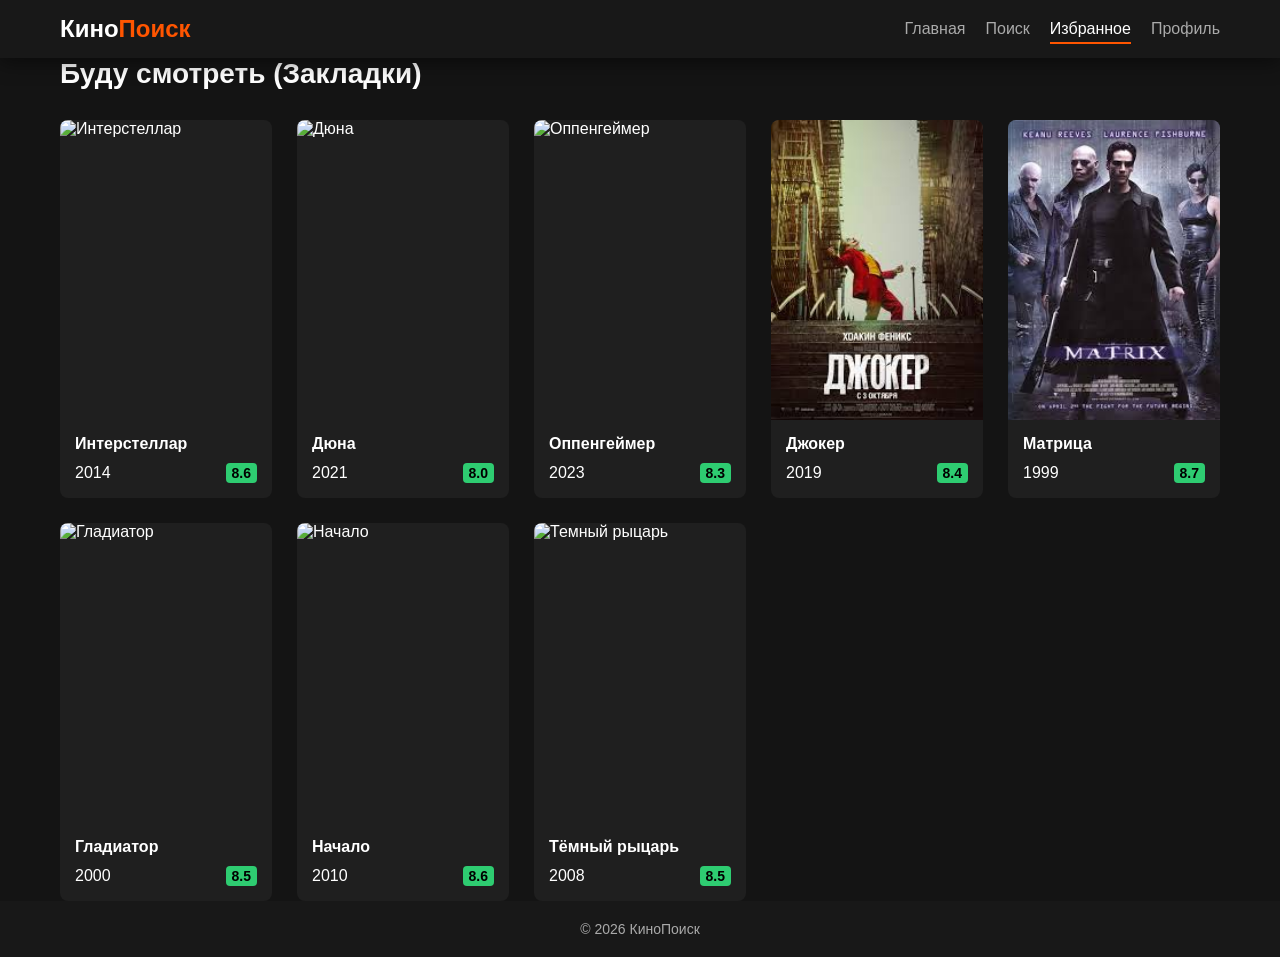
==== favorites.html @ 390a9f10 "first commit" ====
<!DOCTYPE html>
<html lang="ru">
<head>
    <meta charset="UTF-8"><link rel="stylesheet" href="style.css"><title>Мое Избранное</title>
</head>
<body>
    <header class="header">
        <div class="container header__container">
            <a href="index.html" class="logo">Кино<span>Поиск</span></a>
            <nav><ul class="nav-list">
                <li><a href="index.html" class="nav-link">Главная</a></li>
                <li><a href="search.html" class="nav-link">Поиск</a></li>
                <li><a href="favorites.html" class="nav-link active">Избранное</a></li>
                <li><a href="profile.html" class="nav-link">Профиль</a></li>
                
            </ul></nav>
        </div>
    </header>
    <main class="container">
        <h1 class="page-title">Буду смотреть (Закладки)</h1>
        <div class="movies-grid">
        <a href="movie.html?id=interstellar" class="movie-link">
            <div class="movie-card">
                <img src="https://encrypted-tbn0.gstatic.com/images?q=tbn:ANd9GcT6vZGiEJD4-jlM4GVfc1gwA2-UnTdE8NDwqmJ8obekeA&s=10" class="movie-img" alt="Интерстеллар">
                <div class="movie-info">
                    <h3 class="movie-title">Интерстеллар</h3>
                    <div class="movie-meta"><span>2014</span><span class="movie-rating rate-high">8.6</span></div>
                </div>
            </div>
        </a>
        <a href="movie.html?id=dune" class="movie-link">
        <div class="movie-card">
            <img src="https://encrypted-tbn0.gstatic.com/images?q=tbn:ANd9GcRlvSnkxbXR1eap_Q3717u7TnktJrg-A1TodGfUJ8Ri3Q&s=10" class="movie-img" alt="Дюна">
            <div class="movie-info">
                <h3 class="movie-title">Дюна</h3>
                <div class="movie-meta"><span>2021</span><span class="movie-rating rate-high">8.0</span></div>
            </div>
        </div>
    </a>

    <a href="movie.html?id=oppenheimer" class="movie-link">
        <div class="movie-card">
            <img src="https://encrypted-tbn0.gstatic.com/images?q=tbn:ANd9GcTodTr_-BAGiWyiBHsXaHjAhISdLTWTXjRImwBycOlXkQ&s=10" class="movie-img" alt="Оппенгеймер">
            <div class="movie-info">
                <h3 class="movie-title">Оппенгеймер</h3>
                <div class="movie-meta"><span>2023</span><span class="movie-rating rate-high">8.3</span></div>
            </div>
        </div>
    </a>

    <a href="movie.html?id=joker" class="movie-link">
        <div class="movie-card">
            <img src="[data-uri]" class="movie-img" alt="Джокер">
            <div class="movie-info">
                <h3 class="movie-title">Джокер</h3>
                <div class="movie-meta"><span>2019</span><span class="movie-rating rate-high">8.4</span></div>
            </div>
        </div>
    </a>


    <a href="movie.html?id=matrix" class="movie-link">
        <div class="movie-card">
            <img src="[data-uri]" class="movie-img" alt="Матрица">
            <div class="movie-info">
                <h3 class="movie-title">Матрица</h3>
                <div class="movie-meta"><span>1999</span><span class="movie-rating rate-high">8.7</span></div>
            </div>
        </div>
    </a>

        <a href="movie.html?id=gladiator" class="movie-link">
        <div class="movie-card">
            <img src="https://encrypted-tbn0.gstatic.com/images?q=tbn:ANd9GcQAwtxbX3gKsJGB_tw9renShepc52FstdRMLMW_-g8wnQ&s=10" class="movie-img" alt="Гладиатор">
            <div class="movie-info">
                <h3 class="movie-title">Гладиатор</h3>
                <div class="movie-meta"><span>2000</span><span class="movie-rating rate-high">8.5</span></div>
            </div>
        </div>
    </a>

    <a href="movie.html?id=inception" class="movie-link">
        <div class="movie-card">
            <img src="https://encrypted-tbn0.gstatic.com/images?q=tbn:ANd9GcQS7uqkcSg5ddTIlT1ypDxbaA8fZXcGX8fsWD3Y4RjtMA&s=10" class="movie-img" alt="Начало">
            <div class="movie-info">
                <h3 class="movie-title">Начало</h3>
                <div class="movie-meta"><span>2010</span><span class="movie-rating rate-high">8.6</span></div>
            </div>
        </div>
    </a>

    <a href="movie.html?id=dark_knight" class="movie-link">
        <div class="movie-card">
            <img src="https://encrypted-tbn0.gstatic.com/images?q=tbn:ANd9GcQfzO7VLPFW7HIqIx7RwnHAfySx_cGoGmoaEVlE1vxzTA&s=10" class="movie-img" alt="Темный рыцарь">
            <div class="movie-info">
                <h3 class="movie-title">Тёмный рыцарь</h3>
                <div class="movie-meta"><span>2008</span><span class="movie-rating rate-high">8.5</span></div>
            </div>
        </div>
    </a>        

        </div>
    </main>
    <footer class="footer"><p>&copy; 2026 КиноПоиск </p></footer>
    
</body>
</html>
---- style.css ----
:root {
    --bg-main: #141414;
    --bg-card: #1f1f1f;
    --bg-header: #181818;
    --primary: #f50;
    --primary-hover: #e44d00;
    --text-white: #ffffff;
    --text-gray: #aaaaaa;
    --green: #2ecc71;
    --orange: #f1c40f;
    --red: #e74c3c;
}

* { box-sizing: border-box; margin: 0; padding: 0; font-family: 'Segoe UI', sans-serif; }
body { background-color: var(--bg-main); color: var(--text-white); display: flex; flex-direction: column; min-height: 100vh; }
.container { max-width: 1200px; margin: 0 auto; padding: 0 20px; width: 100%; }


.header { background-color: var(--bg-header); position: sticky; top: 0; z-index: 1000; padding: 15px 0; box-shadow: 0 4px 20px rgba(0,0,0,0.5); }
.header__container { display: flex; justify-content: space-between; align-items: center; gap: 20px; }
.logo { font-size: 24px; font-weight: bold; color: var(--text-white); text-decoration: none; }
.logo span { color: var(--primary); }
.nav-list { display: flex; list-style: none; gap: 20px; }
.nav-link { color: var(--text-gray); text-decoration: none; font-weight: 500; transition: color 0.2s; padding-bottom: 5px; }
.nav-link:hover, .nav-link.active { color: var(--text-white); border-bottom: 2px solid var(--primary); }

.promo-banner {
    background: linear-gradient(90deg, rgba(20,20,20,1) 0%, rgba(20,20,20,0.85) 45%, rgba(20,20,20,0.2) 100%), 
                url('https://avatars.mds.yandex.net/get-ott/200035/2a0000019ed56299789536117d56b282d059/orig');
    background-size: cover; background-position: 65% center; background-repeat: no-repeat;
    min-height: 380px; display: flex; align-items: center; padding: 50px 0; border-bottom: 1px solid #333;
}
.promo-banner__container { display: flex; flex-direction: column; align-items: flex-start; gap: 15px; }
.ad-badge { background-color: rgba(255, 255, 255, 0.2); font-size: 11px; padding: 2px 7px; border-radius: 3px; text-transform: uppercase; color: var(--text-gray); }
.promo-title { font-size: 34px; font-weight: 800; text-shadow: 0 2px 10px rgba(0,0,0,0.9); }
.promo-text { max-width: 500px; font-size: 15px; color: #ccc; }


.btn { background-color: var(--primary); color: white; border: none; padding: 10px 20px; border-radius: 4px; cursor: pointer; font-weight: 600; transition: background 0.2s; text-decoration: none; text-align: center; display: inline-block; }
.btn:hover { background-color: var(--primary-hover); }
.input-field { background-color: #333; border: 1px solid #444; color: white; padding: 10px 15px; border-radius: 4px; outline: none; font-size: 16px; }
.input-field:focus { border-color: var(--primary); }


main { flex: 1; padding: 40px 0; }
.page-title { margin-bottom: 30px; font-size: 28px; }
.movies-grid { display: grid; grid-template-columns: repeat(auto-fill, minmax(200px, 1fr)); gap: 25px; }
.movie-link { text-decoration: none; color: inherit; }
.movie-card { background-color: var(--bg-card); border-radius: 8px; overflow: hidden; transition: transform 0.3s; display: flex; flex-direction: column; height: 100%; }
.movie-card:hover { transform: translateY(-5px); }
.movie-img { width: 100%; height: 300px; object-fit: cover; }
.movie-info { padding: 15px; flex: 1; display: flex; flex-direction: column; justify-content: space-between; }
.movie-title { font-size: 16px; margin-bottom: 10px; white-space: nowrap; overflow: hidden; text-overflow: ellipsis; }
.movie-meta { display: flex; justify-content: space-between; align-items: center; }
.movie-rating { padding: 2px 6px; border-radius: 4px; font-weight: bold; font-size: 14px; }
.rate-high { background-color: var(--green); color: black; }

.movie-card.inline-ad-card { background: linear-gradient(135deg, #1e1136 0%, #0d0d0d 100%); border: 1px solid #7928ca; padding: 20px; justify-content: space-between; text-align: center; }
.inline-ad-badge { background-color: #7928ca; color: #fff; font-size: 10px; padding: 3px 8px; border-radius: 20px; font-weight: bold; align-self: flex-start; }
.inline-ad-title { font-size: 18px; font-weight: bold; margin-top: 15px; color: white; }
.inline-ad-text { font-size: 13px; color: #b3b3b3; margin: 10px 0; }
.inline-ad-btn { background: linear-gradient(90deg, #7928ca 0%, #ff007a 100%); width: 100%; padding: 10px; font-size: 12px; }


.movie-details { display: flex; gap: 40px; margin-top: 20px; }
.details-poster { width: 300px; border-radius: 8px; }
.details-info p { margin: 12px 0; font-size: 16px; color: #ccc; }

.modal { display: none; position: fixed; top:0; left:0; width:100%; height:100%; background: rgba(0,0,0,0.85); z-index: 2000; justify-content: center; align-items: center; }
.modal-content { background: #222; padding: 30px; border-radius: 8px; width: 90%; max-width: 700px; position: relative; }
.modal-close { position: absolute; top: 10px; right: 15px; font-size: 30px; cursor: pointer; color: var(--text-gray); }
.modal-close:hover { color: white; }

.profile-form { display: flex; flex-direction: column; gap: 15px; }
.footer { background-color: var(--bg-header); text-align: center; padding: 20px 0; color: var(--text-gray); margin-top: auto; font-size: 14px; }

@media (max-width: 768px) {
    .header__container { flex-direction: column; }
    .movie-details { flex-direction: column; align-items: center; }
    .details-poster { width: 100%; max-width: 260px; }
}

.movie-desc {
            font-size: 12px;
            color: var(--text-gray);
            margin-top: 8px;
            line-height: 1.4;
            display: -webkit-box;
            -webkit-line-claim: 3; /* Ограничиваем текст тремя строчками, чтобы сетка была ровной */
            -webkit-box-orient: vertical;
            overflow: hidden;
        }
        .movie-info {
            display: flex;
            flex-direction: column;
            justify-content: space-between;
            height: 100%;
        }
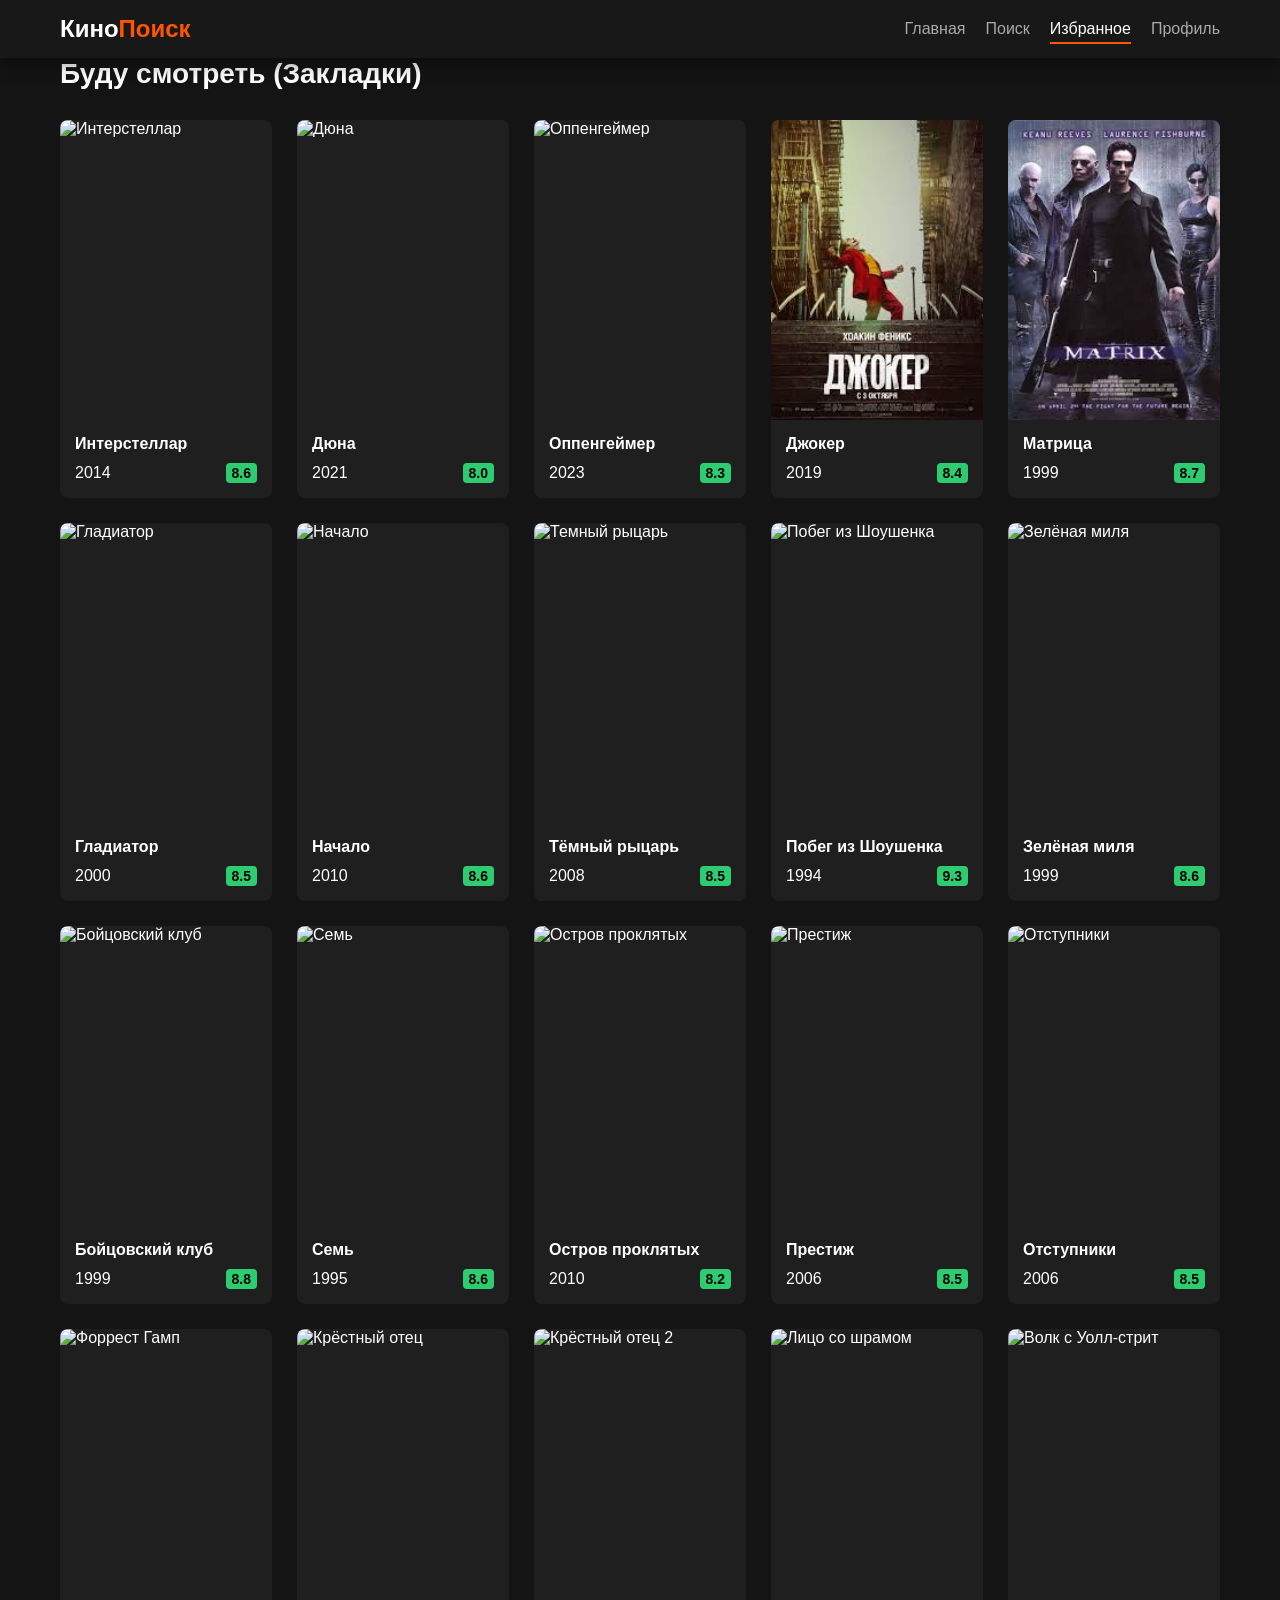
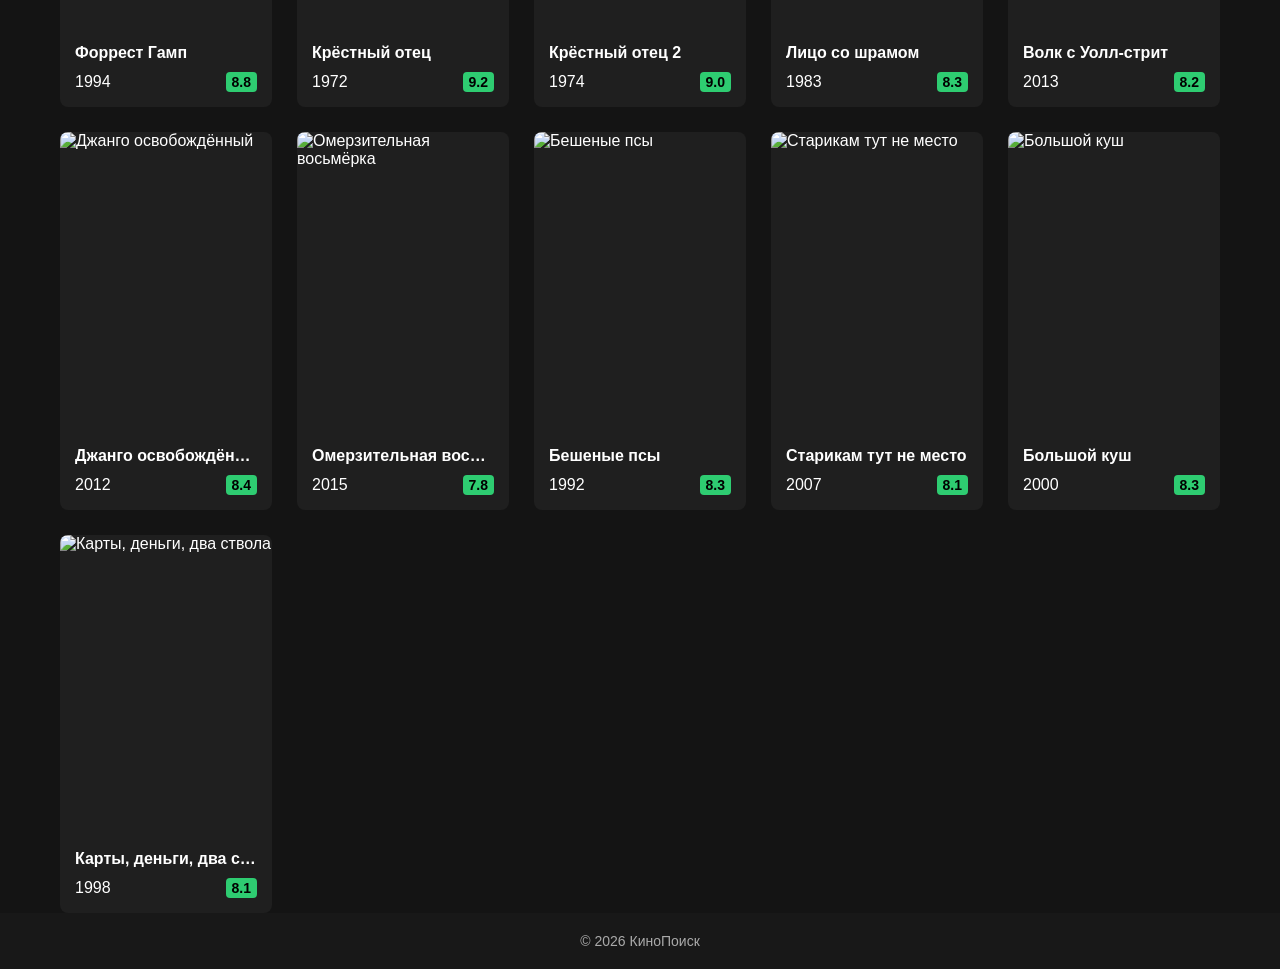
==== commit fa4d5a4e: "обновил проект" ====
--- a/favorites.html
+++ b/favorites.html
@@ -97,7 +97,245 @@
                 <div class="movie-meta"><span>2008</span><span class="movie-rating rate-high">8.5</span></div>
             </div>
         </div>
-    </a>        
+    </a>  
+     <a href="movie.html?id=shawshank_redemption" class="movie-link">
+            <div class="movie-card">
+                <img src="https://avatars.mds.yandex.net/i?id=05bdb10e37afff570435cf49139d1288a3818273-5291580-images-thumbs&n=13" class="movie-img" alt="Побег из Шоушенка">
+                <div class="movie-info">
+                    <h3 class="movie-title">Побег из Шоушенка</h3>
+                    <div class="movie-meta">
+                        <span>1994</span>
+                        <span class="movie-rating rate-high">9.3</span>
+                    </div>
+                </div>
+            </div>
+        </a>
+
+        <a href="movie.html?id=green_mile" class="movie-link">
+            <div class="movie-card">
+                <img src="https://avatars.mds.yandex.net/i?id=e386ec83c2cd0ce8c4f90e03eccf50fe3c0a7c66-10700701-images-thumbs&n=13" class="movie-img" alt="Зелёная миля">
+                <div class="movie-info">
+                    <h3 class="movie-title">Зелёная миля</h3>
+                    <div class="movie-meta">
+                        <span>1999</span>
+                        <span class="movie-rating rate-high">8.6</span>
+                    </div>
+                </div>
+            </div>
+        </a>
+
+        <a href="movie.html?id=fight_club" class="movie-link">
+            <div class="movie-card">
+                <img src="https://avatars.mds.yandex.net/i?id=14dc5e024b9dcd8b17d68e9b06ce511da58ee21a-16479758-images-thumbs&n=13" class="movie-img" alt="Бойцовский клуб">
+                <div class="movie-info">
+                    <h3 class="movie-title">Бойцовский клуб</h3>
+                    <div class="movie-meta">
+                        <span>1999</span>
+                        <span class="movie-rating rate-high">8.8</span>
+                    </div>
+                </div>
+            </div>
+        </a>
+
+        <a href="movie.html?id=se7en" class="movie-link">
+            <div class="movie-card">
+                <img src="https://avatars.mds.yandex.net/i?id=a8582d5be25d74c29dbf84559e72c4b34db3c44f-5234261-images-thumbs&n=13" class="movie-img" alt="Семь">
+                <div class="movie-info">
+                    <h3 class="movie-title">Семь</h3>
+                    <div class="movie-meta">
+                        <span>1995</span>
+                        <span class="movie-rating rate-high">8.6</span>
+                    </div>
+                </div>
+            </div>
+        </a>
+
+        <a href="movie.html?id=shutter_island" class="movie-link">
+            <div class="movie-card">
+                <img src="https://avatars.mds.yandex.net/i?id=5084fd5bb5097169f35d199144c15ac30970f95d-10244499-images-thumbs&n=13" class="movie-img" alt="Остров проклятых">
+                <div class="movie-info">
+                    <h3 class="movie-title">Остров проклятых</h3>
+                    <div class="movie-meta">
+                        <span>2010</span>
+                        <span class="movie-rating rate-high">8.2</span>
+                    </div>
+                </div>
+            </div>
+        </a>
+
+        <a href="movie.html?id=prestige" class="movie-link">
+            <div class="movie-card">
+                <img src="https://avatars.mds.yandex.net/i?id=02cb61d918502e6a8b5e4a62b45f9b96_sr-10289673-images-thumbs&n=13" class="movie-img" alt="Престиж">
+                <div class="movie-info">
+                    <h3 class="movie-title">Престиж</h3>
+                    <div class="movie-meta">
+                        <span>2006</span>
+                        <span class="movie-rating rate-high">8.5</span>
+                    </div>
+                </div>
+            </div>
+        </a>
+
+        <a href="movie.html?id=departed" class="movie-link">
+            <div class="movie-card">
+                <img src="https://avatars.mds.yandex.net/i?id=7ff6a71dc2c1a00ee710f396a0716e866e96d03c-12173886-images-thumbs&n=13" class="movie-img" alt="Отступники">
+                <div class="movie-info">
+                    <h3 class="movie-title">Отступники</h3>
+                    <div class="movie-meta">
+                        <span>2006</span>
+                        <span class="movie-rating rate-high">8.5</span>
+                    </div>
+                </div>
+            </div>
+        </a>
+
+        <a href="movie.html?id=forrest_gump" class="movie-link">
+            <div class="movie-card">
+                <img src="https://avatars.mds.yandex.net/i?id=e1e91670c116ffd6cb219373eb1d7c8d9d3997b6-5504090-images-thumbs&n=13" class="movie-img" alt="Форрест Гамп">
+                <div class="movie-info">
+                    <h3 class="movie-title">Форрест Гамп</h3>
+                    <div class="movie-meta">
+                        <span>1994</span>
+                        <span class="movie-rating rate-high">8.8</span>
+                    </div>
+                </div>
+            </div>
+        </a>
+
+        <a href="movie.html?id=godfather" class="movie-link">
+            <div class="movie-card">
+                <img src="https://avatars.mds.yandex.net/i?id=da88217f3101eeb43678173f5bb302a2a5163e5c-8102231-images-thumbs&n=13" class="movie-img" alt="Крёстный отец">
+                <div class="movie-info">
+                    <h3 class="movie-title">Крёстный отец</h3>
+                    <div class="movie-meta">
+                        <span>1972</span>
+                        <span class="movie-rating rate-high">9.2</span>
+                    </div>
+                </div>
+            </div>
+        </a>
+
+        <a href="movie.html?id=godfather_2" class="movie-link">
+            <div class="movie-card">
+                <img src="https://avatars.mds.yandex.net/i?id=bf43343bc4b26fb5f68dc11139e02820c7c41f4e-8225379-images-thumbs&n=13" class="movie-img" alt="Крёстный отец 2">
+                <div class="movie-info">
+                    <h3 class="movie-title">Крёстный отец 2</h3>
+                    <div class="movie-meta">
+                        <span>1974</span>
+                        <span class="movie-rating rate-high">9.0</span>
+                    </div>
+                </div>
+            </div>
+        </a>
+
+        
+        <a href="movie.html?id=scarface" class="movie-link">
+    <div class="movie-card">
+        <img src="https://image.tmdb.org/t/p/w500/iQ5ztdjvteGeboxtmRdXEChJOHh.jpg" class="movie-img" alt="Лицо со шрамом">
+        <div class="movie-info">
+            <h3 class="movie-title">Лицо со шрамом</h3>
+            <div class="movie-meta">
+                <span>1983</span>
+                <span class="movie-rating rate-high">8.3</span>
+            </div>
+        </div>
+    </div>
+</a>
+
+        <a href="movie.html?id=wolf_of_wall_street" class="movie-link">
+            <div class="movie-card">
+                <img src="https://image.tmdb.org/t/p/w500/34m2tygAYBGqA9MXKhRDtzYd4MR.jpg" class="movie-img" alt="Волк с Уолл-стрит">
+                <div class="movie-info">
+                    <h3 class="movie-title">Волк с Уолл-стрит</h3>
+                    <div class="movie-meta">
+                        <span>2013</span>
+                        <span class="movie-rating rate-high">8.2</span>
+                    </div>
+                </div>
+            </div>
+        </a>
+
+        <a href="movie.html?id=django_unchained" class="movie-link">
+            <div class="movie-card">
+                <img src="https://image.tmdb.org/t/p/w500/7oWY8VDWW7thTzWh3OKYRkWUlD5.jpg" class="movie-img" alt="Джанго освобождённый">
+                <div class="movie-info">
+                    <h3 class="movie-title">Джанго освобождённый</h3>
+                    <div class="movie-meta">
+                        <span>2012</span>
+                        <span class="movie-rating rate-high">8.4</span>
+                    </div>
+                </div>
+            </div>
+        </a>
+
+        <a href="movie.html?id=hateful_eight" class="movie-link">
+            <div class="movie-card">
+                <img src="https://image.tmdb.org/t/p/w500/jIywvdPjia2t3eKYbjVTcwBQlG8.jpg" class="movie-img" alt="Омерзительная восьмёрка">
+                <div class="movie-info">
+                    <h3 class="movie-title">Омерзительная восьмёрка</h3>
+                    <div class="movie-meta">
+                        <span>2015</span>
+                        <span class="movie-rating rate-high">7.8</span>
+                    </div>
+                </div>
+            </div>
+        </a>
+
+        
+        <a href="movie.html?id=reservoir_dogs" class="movie-link">
+            <div class="movie-card">
+                <img src="https://image.tmdb.org/t/p/w500/xi8Iu6qyTfyZVDVy60raIOYJJmk.jpg" class="movie-img" alt="Бешеные псы">
+                <div class="movie-info">
+                    <h3 class="movie-title">Бешеные псы</h3>
+                    <div class="movie-meta">
+                        <span>1992</span>
+                        <span class="movie-rating rate-high">8.3</span>
+                    </div>
+                </div>
+            </div>
+        </a>
+
+      
+
+        <a href="movie.html?id=no_country_for_old_men" class="movie-link">
+            <div class="movie-card">
+                <img src="https://image.tmdb.org/t/p/w500/bj1v6YKF8yHqA489VFfnQvOJpnc.jpg" class="movie-img" alt="Старикам тут не место">
+                <div class="movie-info">
+                    <h3 class="movie-title">Старикам тут не место</h3>
+                    <div class="movie-meta">
+                        <span>2007</span>
+                        <span class="movie-rating rate-high">8.1</span>
+                    </div>
+                </div>
+            </div>
+        </a>
+
+        <a href="movie.html?id=snatch" class="movie-link">
+            <div class="movie-card">
+                <img src="https://image.tmdb.org/t/p/w500/56mOJth6DJ6JhgoE2jtpilVqJO.jpg" class="movie-img" alt="Большой куш">
+                <div class="movie-info">
+                    <h3 class="movie-title">Большой куш</h3>
+                    <div class="movie-meta">
+                        <span>2000</span>
+                        <span class="movie-rating rate-high">8.3</span>
+                    </div>
+                </div>
+            </div>
+        </a>
+
+        <a href="movie.html?id=lock_stock" class="movie-link">
+            <div class="movie-card">
+                <img src="https://avatars.mds.yandex.net/i?id=08e24d7da4a63d25a161fa3a4926e32fde848d39-4524739-images-thumbs&n=13" class="movie-img" alt="Карты, деньги, два ствола">
+                <div class="movie-info">
+                    <h3 class="movie-title">Карты, деньги, два ствола</h3>
+                    <div class="movie-meta">
+                        <span>1998</span>
+                        <span class="movie-rating rate-high">8.1</span>
+                    </div>
+                </div>
+            </div>
+        </a>
+      
 
         </div>
     </main>
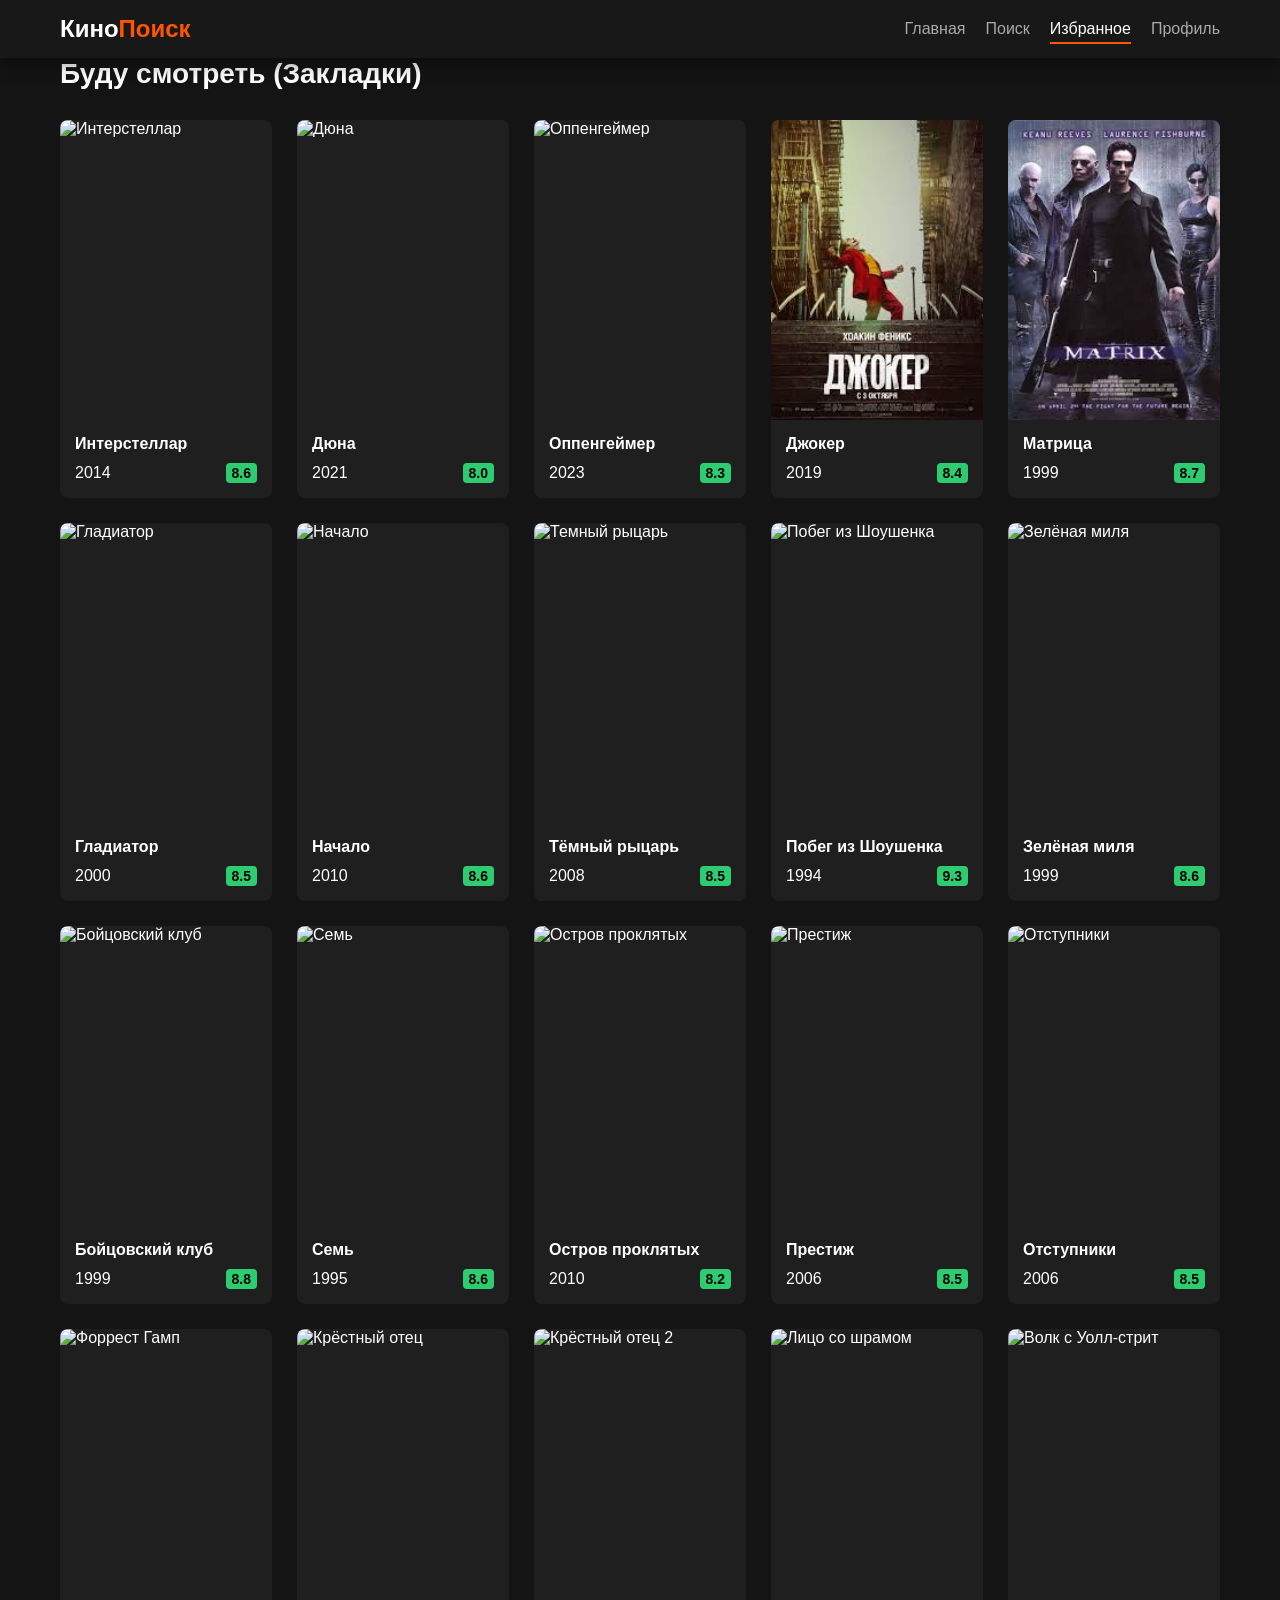
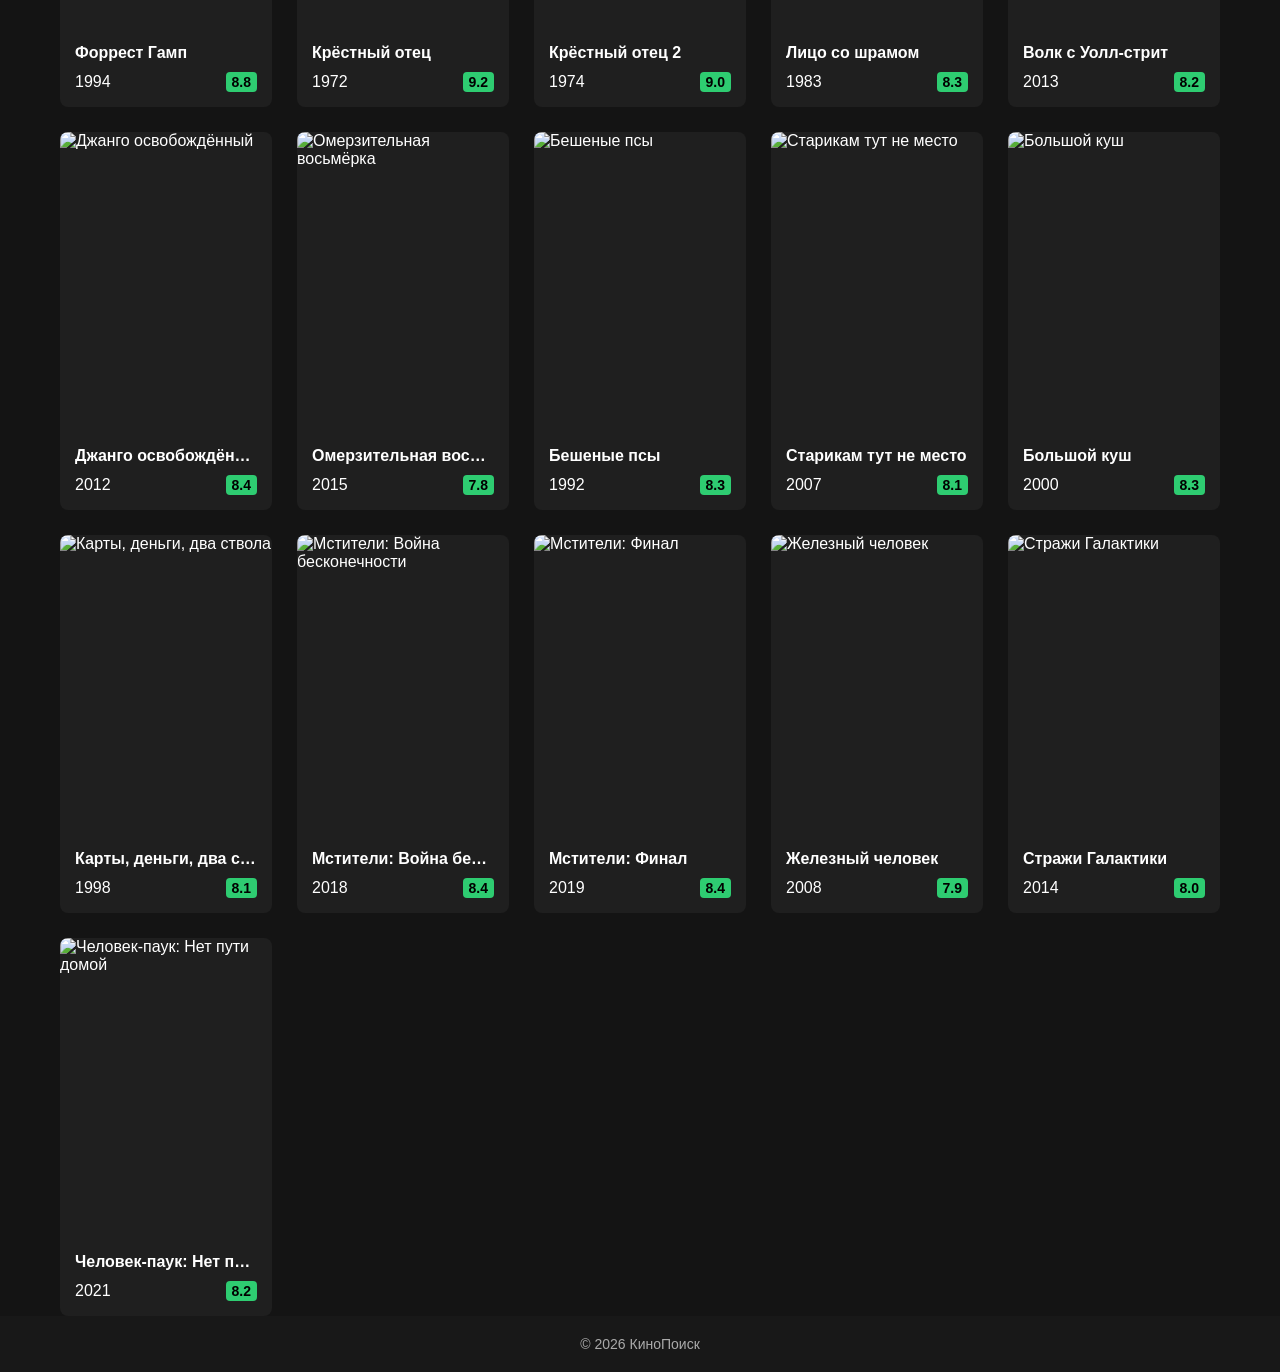
==== commit fc0a8212: "добавил пару кино" ====
--- a/favorites.html
+++ b/favorites.html
@@ -335,6 +335,71 @@
                 </div>
             </div>
         </a>
+
+        <a href="movie.html?id=infinity_war" class="movie-link">
+    <div class="movie-card">
+        <img src="https://avatars.mds.yandex.net/i?id=6c7c2c7c5c8c1d9c7f9b1a2c3d4e5f6g&n=13" class="movie-img" alt="Мстители: Война бесконечности">
+        <div class="movie-info">
+            <h3 class="movie-title">Мстители: Война бесконечности</h3>
+            <div class="movie-meta">
+                <span>2018</span>
+                <span class="movie-rating rate-high">8.4</span>
+            </div>
+        </div>
+    </div>
+</a>
+
+<a href="movie.html?id=endgame" class="movie-link">
+    <div class="movie-card">
+        <img src="https://avatars.mds.yandex.net/i?id=9a8b7c6d5e4f3a2b1c0d9e8f7a6b5c4d&n=13" class="movie-img" alt="Мстители: Финал">
+        <div class="movie-info">
+            <h3 class="movie-title">Мстители: Финал</h3>
+            <div class="movie-meta">
+                <span>2019</span>
+                <span class="movie-rating rate-high">8.4</span>
+            </div>
+        </div>
+    </div>
+</a>
+
+<a href="movie.html?id=iron_man" class="movie-link">
+    <div class="movie-card">
+        <img src="https://avatars.mds.yandex.net/i?id=1a2b3c4d5e6f7a8b9c0d1e2f3a4b5c6d&n=13" class="movie-img" alt="Железный человек">
+        <div class="movie-info">
+            <h3 class="movie-title">Железный человек</h3>
+            <div class="movie-meta">
+                <span>2008</span>
+                <span class="movie-rating rate-high">7.9</span>
+            </div>
+        </div>
+    </div>
+</a>
+
+<a href="movie.html?id=guardians" class="movie-link">
+    <div class="movie-card">
+        <img src="https://avatars.mds.yandex.net/i?id=2b4c6d8e0f1a3b5c7d9e1f2a4b6c8d0e&n=13" class="movie-img" alt="Стражи Галактики">
+        <div class="movie-info">
+            <h3 class="movie-title">Стражи Галактики</h3>
+            <div class="movie-meta">
+                <span>2014</span>
+                <span class="movie-rating rate-high">8.0</span>
+            </div>
+        </div>
+    </div>
+</a>
+
+<a href="movie.html?id=spiderman_no_way_home" class="movie-link">
+    <div class="movie-card">
+        <img src="https://avatars.mds.yandex.net/i?id=3c5d7e9f1a2b4c6d8e0f2a4b6c8d9e1f&n=13" class="movie-img" alt="Человек-паук: Нет пути домой">
+        <div class="movie-info">
+            <h3 class="movie-title">Человек-паук: Нет пути домой</h3>
+            <div class="movie-meta">
+                <span>2021</span>
+                <span class="movie-rating rate-high">8.2</span>
+            </div>
+        </div>
+    </div>
+</a>
       
 
         </div>
